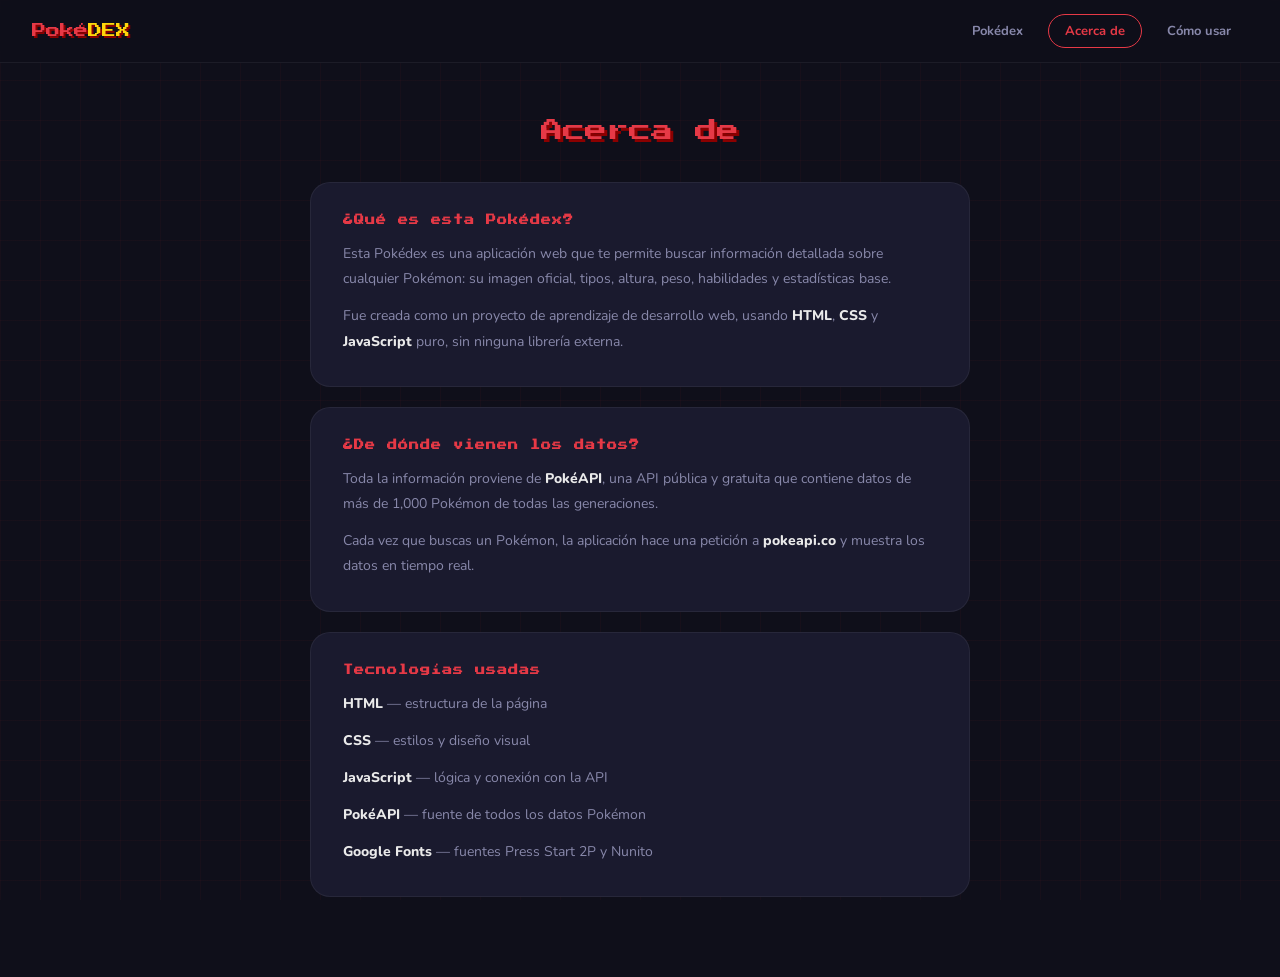
==== acerca.html @ 0fc27b45 "Subir archivos" ====
<!DOCTYPE html>
<html lang="es">
<head>
  <meta charset="UTF-8" />
  <meta name="viewport" content="width=device-width, initial-scale=1.0"/>
  <title>Acerca de — Pokédex</title>
  <link href="https://fonts.googleapis.com/css2?family=Press+Start+2P&family=Nunito:wght@400;600;800&display=swap" rel="stylesheet"/>
  <link rel="stylesheet" href="styles.css"/>
</head>
<body>

<nav class="navbar">
  <a href="index.html" class="navbar-logo">Poké<span>DEX</span></a>
  <div class="navbar-enlaces">
    <a href="index.html" class="navbar-enlace">Pokédex</a>
    <a href="acerca.html" class="navbar-enlace activo">Acerca de</a>
    <a href="como-usar.html" class="navbar-enlace">Cómo usar</a>
  </div>
</nav>

<div class="pagina-interior">

  <div class="pagina-titulo">Acerca de</div>

  <div class="tarjeta-contenido">
    <h2>¿Qué es esta Pokédex?</h2>
    <p>
      Esta Pokédex es una aplicación web que te permite buscar información detallada
      sobre cualquier Pokémon: su imagen oficial, tipos, altura, peso, habilidades
      y estadísticas base.
    </p>
    <p>
      Fue creada como un proyecto de aprendizaje de desarrollo web, usando
      <strong>HTML</strong>, <strong>CSS</strong> y <strong>JavaScript</strong> puro,
      sin ninguna librería externa.
    </p>
  </div>

  <div class="tarjeta-contenido">
    <h2>¿De dónde vienen los datos?</h2>
    <p>
      Toda la información proviene de <strong>PokéAPI</strong>, una API pública
      y gratuita que contiene datos de más de 1,000 Pokémon de todas las generaciones.
    </p>
    <p>
      Cada vez que buscas un Pokémon, la aplicación hace una petición a
      <strong>pokeapi.co</strong> y muestra los datos en tiempo real.
    </p>
  </div>

  <div class="tarjeta-contenido">
    <h2>Tecnologías usadas</h2>
    <p><strong>HTML</strong> — estructura de la página</p>
    <p><strong>CSS</strong> — estilos y diseño visual</p>
    <p><strong>JavaScript</strong> — lógica y conexión con la API</p>
    <p><strong>PokéAPI</strong> — fuente de todos los datos Pokémon</p>
    <p><strong>Google Fonts</strong> — fuentes Press Start 2P y Nunito</p>
  </div>

</div>

</body>
</html>
---- styles.css ----
:root {
  --fondo: #0f0f1a;
  --superficie: #1a1a2e;
  --superficie2: #16213e;
  --acento: #e63946;
  --acento2: #ffd60a;
  --texto: #eaeaea;
  --atenuado: #8888aa;
  --radio: 16px;
}

* { margin: 0; padding: 0; box-sizing: border-box; }

body {
  background: var(--fondo);
  color: var(--texto);
  font-family: 'Nunito', sans-serif;
  min-height: 100vh;
  overflow-x: hidden;
}

body::before {
  content: '';
  position: fixed;
  inset: 0;
  background-image:
    linear-gradient(rgba(230,57,70,0.04) 1px, transparent 1px),
    linear-gradient(90deg, rgba(230,57,70,0.04) 1px, transparent 1px);
  background-size: 40px 40px;
  pointer-events: none;
  z-index: 0;
}

.contenedor {
  max-width: 800px;
  margin: 0 auto;
  padding: 40px 20px;
  position: relative;
  z-index: 1;
}

/* Navbar  */
.navbar {
  position: fixed;
  top: 0;
  left: 0;
  right: 0;
  z-index: 100;
  background: rgba(15,15,26,0.85);
  backdrop-filter: blur(12px);
  border-bottom: 1px solid rgba(255,255,255,0.06);
  padding: 14px 32px;
  display: flex;
  align-items: center;
  justify-content: space-between;
}

.navbar-logo {
  font-family: 'Press Start 2P', monospace;
  font-size: 14px;
  color: var(--acento);
  text-shadow: 2px 2px 0 #8b0000;
  text-decoration: none;
}

.navbar-logo span { color: var(--acento2); }

.navbar-enlaces {
  display: flex;
  gap: 8px;
}

.navbar-enlace {
  color: var(--atenuado);
  text-decoration: none;
  font-size: 13px;
  font-weight: 700;
  padding: 7px 16px;
  border-radius: 99px;
  border: 1px solid transparent;
  transition: color 0.2s, border-color 0.2s;
}

.navbar-enlace:hover {
  color: var(--texto);
  border-color: rgba(255,255,255,0.1);
}

.navbar-enlace.activo {
  color: var(--acento);
  border-color: var(--acento);
}

/* Página interior (acerca, como usar)*/
.pagina-interior {
  max-width: 700px;
  margin: 0 auto;
  padding: 120px 20px 60px;
  position: relative;
  z-index: 1;
}

.pagina-titulo {
  font-family: 'Press Start 2P', monospace;
  font-size: clamp(14px, 3vw, 22px);
  color: var(--acento);
  text-shadow: 3px 3px 0 #8b0000;
  margin-bottom: 40px;
  text-align: center;
}

.tarjeta-contenido {
  background: var(--superficie);
  border-radius: 20px;
  border: 1px solid rgba(255,255,255,0.06);
  padding: 32px;
  margin-bottom: 20px;
}

.tarjeta-contenido h2 {
  font-family: 'Press Start 2P', monospace;
  font-size: 10px;
  color: var(--acento);
  letter-spacing: 1px;
  margin-bottom: 16px;
}

.tarjeta-contenido p {
  color: var(--atenuado);
  font-size: 14px;
  line-height: 1.8;
  margin-bottom: 12px;
}

.tarjeta-contenido p:last-child { margin-bottom: 0; }

.tarjeta-contenido p strong {
  color: var(--texto);
  font-weight: 800;
}

/* Pasos de como usar */
.lista-pasos {
  display: flex;
  flex-direction: column;
  gap: 16px;
}

.paso {
  display: flex;
  gap: 16px;
  align-items: flex-start;
}

.paso-numero {
  font-family: 'Press Start 2P', monospace;
  font-size: 11px;
  color: var(--acento2);
  background: rgba(255,214,10,0.1);
  border: 1px solid rgba(255,214,10,0.2);
  border-radius: 8px;
  padding: 8px 12px;
  flex-shrink: 0;
}

.paso-texto {
  color: var(--atenuado);
  font-size: 14px;
  line-height: 1.7;
  padding-top: 6px;
}

.paso-texto strong { color: var(--texto); }

/*  Encabezado  */
header {
  text-align: center;
  margin-bottom: 48px;
  animation: bajarFadeIn 0.6s ease both;
}

.logo {
  font-family: 'Press Start 2P', monospace;
  font-size: clamp(18px, 5vw, 32px);
  color: var(--acento);
  text-shadow: 4px 4px 0 #8b0000, 0 0 40px rgba(230,57,70,0.4);
  letter-spacing: 2px;
  display: inline-block;
  margin-bottom: 8px;
}

.logo span { color: var(--acento2); }

header p {
  color: var(--atenuado);
  font-size: 14px;
  margin-top: 8px;
}

/*  Buscador  */
.contenedor-busqueda {
  display: flex;
  gap: 12px;
  margin-bottom: 40px;
  animation: subirFadeIn 0.6s 0.2s ease both;
}

#entradaBusqueda {
  flex: 1;
  background: var(--superficie);
  border: 2px solid transparent;
  border-radius: var(--radio);
  padding: 14px 20px;
  color: var(--texto);
  font-family: 'Nunito', sans-serif;
  font-size: 16px;
  font-weight: 600;
  outline: none;
  transition: border-color 0.2s, box-shadow 0.2s;
}

#entradaBusqueda::placeholder { color: var(--atenuado); }

#entradaBusqueda:focus {
  border-color: var(--acento);
  box-shadow: 0 0 0 4px rgba(230,57,70,0.15);
}

#botonBuscar {
  background: var(--acento);
  color: white;
  border: none;
  border-radius: var(--radio);
  padding: 14px 28px;
  font-family: 'Nunito', sans-serif;
  font-size: 15px;
  font-weight: 800;
  cursor: pointer;
  transition: transform 0.15s, box-shadow 0.15s, background 0.15s;
  white-space: nowrap;
}

#botonBuscar:hover {
  background: #ff4d5a;
  transform: translateY(-2px);
  box-shadow: 0 6px 20px rgba(230,57,70,0.4);
}

#botonBuscar:active { transform: translateY(0); }

/*  Mensaje */
#mensaje {
  text-align: center;
  color: var(--atenuado);
  font-size: 14px;
  margin-bottom: 20px;
  min-height: 20px;
}

#mensaje.error { color: var(--acento); }

/*  Cargador  */
.cargador {
  display: none;
  justify-content: center;
  margin: 40px 0;
}

.cargador.activo { display: flex; }

.pelota-cargador {
  width: 14px;
  height: 14px;
  border-radius: 50%;
  background: var(--acento);
  margin: 0 6px;
  animation: rebotar 0.6s infinite alternate;
}

.pelota-cargador:nth-child(2) {
  animation-delay: 0.15s;
  background: var(--acento2);
}

.pelota-cargador:nth-child(3) { animation-delay: 0.3s; }

/* Tarjeta  */
#tarjeta {
  display: none;
  animation: tarjetaEntrar 0.5s cubic-bezier(0.34,1.56,0.64,1) both;
}

#tarjeta.visible { display: block; }

.tarjeta {
  background: var(--superficie);
  border-radius: 24px;
  overflow: hidden;
  border: 1px solid rgba(255,255,255,0.06);
  box-shadow: 0 20px 60px rgba(0,0,0,0.5);
}

.tarjeta-superior {
  position: relative;
  padding: 32px;
  display: flex;
  flex-direction: column;
  align-items: center;
  overflow: hidden;
}

.numero-pokemon {
  font-family: 'Press Start 2P', monospace;
  font-size: 11px;
  color: var(--atenuado);
  margin-bottom: 8px;
  z-index: 1;
}

.contenedor-imagen {
  position: relative;
  width: 180px;
  height: 180px;
  z-index: 1;
}

.contenedor-imagen::before {
  content: '';
  position: absolute;
  inset: 10%;
  border-radius: 50%;
  background: rgba(255,255,255,0.05);
  filter: blur(20px);
}

#imagenPokemon {
  width: 100%;
  height: 100%;
  object-fit: contain;
  filter: drop-shadow(0 8px 20px rgba(0,0,0,0.4));
  transition: transform 0.3s;
}

#imagenPokemon:hover { transform: scale(1.08) rotate(-3deg); }

#nombrePokemon {
  font-family: 'Press Start 2P', monospace;
  font-size: clamp(14px, 3vw, 22px);
  text-transform: capitalize;
  margin-top: 16px;
  z-index: 1;
  text-align: center;
}

.tipos {
  display: flex;
  gap: 8px;
  margin-top: 12px;
  z-index: 1;
}

.etiqueta-tipo {
  padding: 5px 14px;
  border-radius: 99px;
  font-size: 12px;
  font-weight: 800;
  text-transform: capitalize;
  color: #fff;
  letter-spacing: 0.5px;
  text-shadow: 0 1px 3px rgba(0,0,0,0.4);
}

/*  Parte inferior */
.tarjeta-inferior {
  padding: 24px 32px 32px;
  background: var(--superficie2);
  display: grid;
  grid-template-columns: 1fr 1fr;
  gap: 24px;
}

.titulo-seccion {
  font-family: 'Press Start 2P', monospace;
  font-size: 9px;
  color: var(--acento);
  letter-spacing: 1px;
  margin-bottom: 14px;
  text-transform: uppercase;
}

/* Info */
.cuadricula-info {
  display: grid;
  grid-template-columns: 1fr 1fr;
  gap: 10px;
}

.elemento-info {
  background: rgba(255,255,255,0.04);
  border-radius: 10px;
  padding: 10px 12px;
}

.habilidades-completo { grid-column: span 2; }

.etiqueta-info {
  font-size: 10px;
  color: var(--atenuado);
  text-transform: uppercase;
  letter-spacing: 0.5px;
  margin-bottom: 3px;
}

.valor-info {
  font-size: 15px;
  font-weight: 800;
  text-transform: capitalize;
}

/*  Habilidades  */
.lista-habilidades {
  display: flex;
  flex-wrap: wrap;
  gap: 8px;
  margin-top: 6px;
}

.etiqueta-habilidad {
  background: rgba(255,255,255,0.06);
  border: 1px solid rgba(255,255,255,0.1);
  border-radius: 8px;
  padding: 6px 12px;
  font-size: 13px;
  font-weight: 600;
  text-transform: capitalize;
  transition: background 0.2s;
}

.etiqueta-habilidad:hover { background: rgba(255,255,255,0.1); }

.etiqueta-habilidad.oculta {
  border-color: var(--acento);
  color: var(--acento);
}

/*  Estadísticas  */
.lista-estadisticas {
  display: flex;
  flex-direction: column;
  gap: 4px;
}

.fila-estadistica {
  display: flex;
  justify-content: space-between;
  padding: 6px 0;
  border-bottom: 1px solid rgba(255,255,255,0.04);
}

.fila-estadistica:last-child { border-bottom: none; }

.nombre-estadistica {
  font-size: 11px;
  color: var(--atenuado);
  text-transform: capitalize;
  font-weight: 600;
}

.valor-estadistica {
  font-size: 12px;
  font-weight: 800;
  color: var(--texto);
}

/*  Sugerencias  */
.sugerencias {
  text-align: center;
  margin-top: 60px;
  animation: subirFadeIn 0.6s 0.4s ease both;
}

.sugerencias p {
  color: var(--atenuado);
  font-size: 13px;
  margin-bottom: 12px;
}

.contenedor-sugerencias {
  display: flex;
  flex-wrap: wrap;
  gap: 8px;
  justify-content: center;
}

.boton-sugerencia {
  background: var(--superficie);
  border: 1px solid rgba(255,255,255,0.08);
  border-radius: 99px;
  padding: 6px 16px;
  color: var(--texto);
  font-family: 'Nunito', sans-serif;
  font-size: 13px;
  font-weight: 600;
  cursor: pointer;
  text-transform: capitalize;
  transition: background 0.2s, border-color 0.2s;
}

.boton-sugerencia:hover {
  background: var(--superficie2);
  border-color: var(--acento);
}

/*  Responsive  */
@media (max-width: 500px) {
  .tarjeta-inferior { grid-template-columns: 1fr; }
  .tarjeta-superior { padding: 24px 16px; }
}

/*  Animaciones  */
@keyframes bajarFadeIn {
  from { opacity: 0; transform: translateY(-20px); }
  to   { opacity: 1; transform: translateY(0); }
}

@keyframes subirFadeIn {
  from { opacity: 0; transform: translateY(20px); }
  to   { opacity: 1; transform: translateY(0); }
}

@keyframes tarjetaEntrar {
  from { opacity: 0; transform: scale(0.92) translateY(20px); }
  to   { opacity: 1; transform: scale(1) translateY(0); }
}

@keyframes rebotar {
  from { transform: translateY(0); opacity: 0.5; }
  to   { transform: translateY(-14px); opacity: 1; }
}
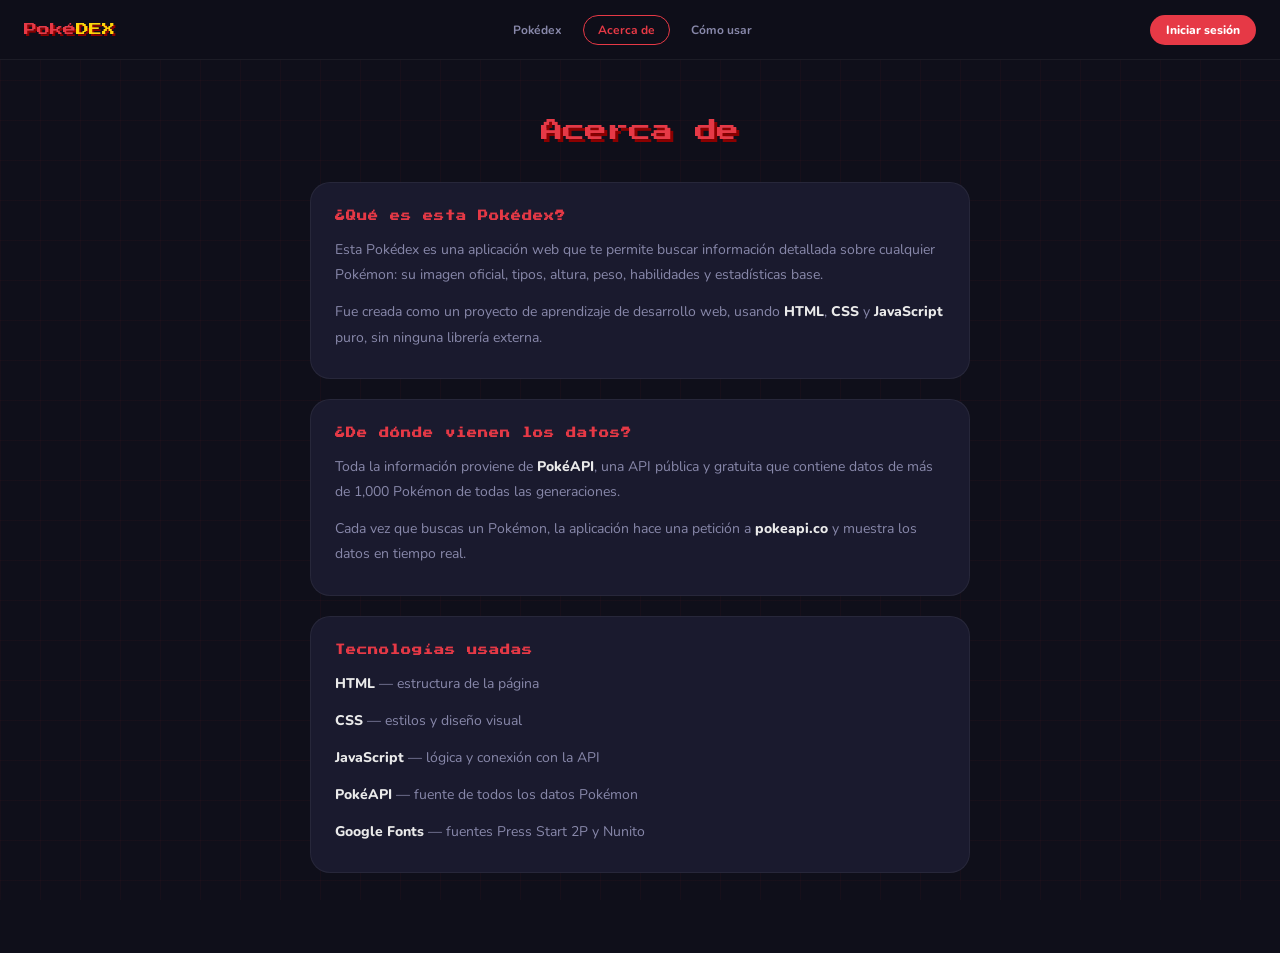
==== commit f8cc19b7: "SolucionResponsivo" ====
--- a/acerca.html
+++ b/acerca.html
@@ -9,6 +9,8 @@
 </head>
 <body>
 
+<div id="overlay" onclick="cerrarTodo()"></div>
+
 <nav class="navbar">
   <a href="index.html" class="navbar-logo">Poké<span>DEX</span></a>
   <div class="navbar-enlaces">
@@ -16,7 +18,74 @@
     <a href="acerca.html" class="navbar-enlace activo">Acerca de</a>
     <a href="como-usar.html" class="navbar-enlace">Cómo usar</a>
   </div>
+  <div class="navbar-auth">
+    <span id="userInfo" style="display:none;"></span>
+    <button id="btnPanel" style="display:none;" onclick="abrirPanel()">☰ Mi colección</button>
+    <button id="btnAuth" onclick="abrirModalAuth()">Iniciar sesión</button>
+  </div>
+  <button class="navbar-hamburger" id="btnHamburger" onclick="toggleDrawer()" aria-label="Menú">☰</button>
 </nav>
+
+<div class="navbar-drawer" id="navDrawer">
+  <a href="index.html" class="navbar-enlace" onclick="cerrarDrawer()">Pokédex</a>
+  <a href="acerca.html" class="navbar-enlace activo" onclick="cerrarDrawer()">Acerca de</a>
+  <a href="como-usar.html" class="navbar-enlace" onclick="cerrarDrawer()">Cómo usar</a>
+</div>
+
+<!-- Panel lateral -->
+<div id="panelLateral">
+  <div class="panel-header">
+    <span class="panel-titulo">Mi Colección</span>
+    <button class="panel-cerrar" onclick="cerrarPanel()">✕</button>
+  </div>
+  <div class="panel-tabs">
+    <button class="tab-panel activo" data-tab="favoritos" onclick="cambiarTabPanel('favoritos')">♥ Favoritos</button>
+    <button class="tab-panel" data-tab="historial" onclick="cambiarTabPanel('historial')">🕐 Recientes</button>
+    <button class="tab-panel" data-tab="equipos" onclick="cambiarTabPanel('equipos')">⚔ Equipos</button>
+  </div>
+  <div id="contenidoPanel"></div>
+</div>
+
+<!-- Modal auth -->
+<div id="modalAuth">
+  <div class="modal-caja">
+    <button class="modal-cerrar" onclick="cerrarModalAuth()">✕</button>
+    <div class="modal-logo">Poké<span>DEX</span></div>
+    <div class="tabs-auth">
+      <button class="tab-auth activo" data-tab="login" onclick="mostrarTabAuth('login')">Iniciar sesión</button>
+      <button class="tab-auth" data-tab="register" onclick="mostrarTabAuth('register')">Registrarse</button>
+    </div>
+    <p id="errorAuth" class="auth-error"></p>
+    <div id="formLogin">
+      <div class="campo-auth">
+        <label>Email</label>
+        <input type="email" id="loginEmail" placeholder="trainer@poke.com" autocomplete="email"/>
+      </div>
+      <div class="campo-auth">
+        <label>Contraseña</label>
+        <input type="password" id="loginPass" placeholder="••••••••" autocomplete="current-password"
+               onkeydown="if(event.key==='Enter') handleLogin()"/>
+      </div>
+      <button class="btn-auth-submit" onclick="handleLogin()">Entrar</button>
+    </div>
+    <div id="formRegister" style="display:none;">
+      <div class="campo-auth">
+        <label>Nombre</label>
+        <input type="text" id="regNombre" placeholder="Ash Ketchum" autocomplete="name"/>
+      </div>
+      <div class="campo-auth">
+        <label>Email</label>
+        <input type="email" id="regEmail" placeholder="ash@poke.com" autocomplete="email"/>
+      </div>
+      <div class="campo-auth">
+        <label>Contraseña</label>
+        <input type="password" id="regPass" placeholder="••••••••" autocomplete="new-password"
+               onkeydown="if(event.key==='Enter') handleRegister()"/>
+      </div>
+      <button class="btn-auth-submit" onclick="handleRegister()">Crear cuenta</button>
+    </div>
+  </div>
+</div>
 
 <div class="pagina-interior">
 
@@ -59,5 +128,15 @@
 
 </div>
 
+<script src="app.js"></script>
+<script>
+  function toggleDrawer() {
+    document.getElementById('navDrawer').classList.toggle('abierto');
+  }
+  function cerrarDrawer() {
+    document.getElementById('navDrawer').classList.remove('abierto');
+  }
+  function cerrarTodo() { cerrarDrawer(); cerrarPanel(); }
+</script>
 </body>
 </html>
--- a/styles.css
+++ b/styles.css
@@ -7,6 +7,7 @@
   --texto: #eaeaea;
   --atenuado: #8888aa;
   --radio: 16px;
+  --navbar-h: 60px;
 }
 
 * { margin: 0; padding: 0; box-sizing: border-box; }
@@ -34,89 +35,646 @@
 .contenedor {
   max-width: 800px;
   margin: 0 auto;
-  padding: 40px 20px;
+  padding: calc(var(--navbar-h) + 40px) 20px 40px;
   position: relative;
   z-index: 1;
 }
 
-/* Navbar  */
+/* ═══ NAVBAR ═════════════════════════════════════════════════ */
 .navbar {
   position: fixed;
-  top: 0;
-  left: 0;
-  right: 0;
+  top: 0; left: 0; right: 0;
   z-index: 100;
-  background: rgba(15,15,26,0.85);
+  background: rgba(15,15,26,0.96);
   backdrop-filter: blur(12px);
+  -webkit-backdrop-filter: blur(12px);
   border-bottom: 1px solid rgba(255,255,255,0.06);
-  padding: 14px 32px;
+  padding: 0 24px;
+  height: var(--navbar-h);
   display: flex;
   align-items: center;
   justify-content: space-between;
+  gap: 12px;
 }
 
 .navbar-logo {
   font-family: 'Press Start 2P', monospace;
-  font-size: 14px;
+  font-size: 13px;
   color: var(--acento);
   text-shadow: 2px 2px 0 #8b0000;
   text-decoration: none;
-}
-
+  flex-shrink: 0;
+}
 .navbar-logo span { color: var(--acento2); }
 
 .navbar-enlaces {
   display: flex;
-  gap: 8px;
+  gap: 6px;
+  flex: 1;
+  justify-content: center;
 }
 
 .navbar-enlace {
   color: var(--atenuado);
   text-decoration: none;
-  font-size: 13px;
+  font-size: 12px;
   font-weight: 700;
-  padding: 7px 16px;
+  padding: 6px 14px;
   border-radius: 99px;
   border: 1px solid transparent;
   transition: color 0.2s, border-color 0.2s;
-}
-
-.navbar-enlace:hover {
+  white-space: nowrap;
+}
+.navbar-enlace:hover { color: var(--texto); border-color: rgba(255,255,255,0.1); }
+.navbar-enlace.activo { color: var(--acento); border-color: var(--acento); }
+
+.navbar-auth {
+  display: flex;
+  align-items: center;
+  gap: 10px;
+  flex-shrink: 0;
+}
+
+#userInfo {
+  font-size: 12px;
+  font-weight: 700;
+  color: var(--acento2);
+  max-width: 120px;
+  overflow: hidden;
+  text-overflow: ellipsis;
+  white-space: nowrap;
+}
+
+#btnAuth {
+  background: var(--acento);
+  color: #fff;
+  border: none;
+  border-radius: 99px;
+  padding: 7px 16px;
+  font-family: 'Nunito', sans-serif;
+  font-size: 12px;
+  font-weight: 800;
+  cursor: pointer;
+  transition: background 0.2s, transform 0.15s;
+  white-space: nowrap;
+}
+#btnAuth:hover { background: #ff4d5a; transform: translateY(-1px); }
+
+#btnPanel {
+  background: rgba(255,255,255,0.06);
   color: var(--texto);
-  border-color: rgba(255,255,255,0.1);
-}
-
-.navbar-enlace.activo {
+  border: 1px solid rgba(255,255,255,0.12);
+  border-radius: 99px;
+  padding: 7px 14px;
+  font-family: 'Nunito', sans-serif;
+  font-size: 12px;
+  font-weight: 700;
+  cursor: pointer;
+  transition: background 0.2s;
+  display: flex;
+  align-items: center;
+  gap: 6px;
+  white-space: nowrap;
+}
+#btnPanel:hover { background: rgba(255,255,255,0.1); }
+
+/* ── Hamburger button (mobile only) ── */
+.navbar-hamburger {
+  display: none;
+  background: none;
+  border: 1px solid rgba(255,255,255,0.12);
+  border-radius: 8px;
+  color: var(--texto);
+  font-size: 20px;
+  width: 38px;
+  height: 38px;
+  cursor: pointer;
+  align-items: center;
+  justify-content: center;
+  flex-shrink: 0;
+  transition: background 0.2s;
+}
+.navbar-hamburger:hover { background: rgba(255,255,255,0.08); }
+
+/* ── Mobile nav drawer ── */
+.navbar-drawer {
+  display: none;
+  position: fixed;
+  top: var(--navbar-h);
+  left: 0; right: 0;
+  background: rgba(15,15,26,0.98);
+  backdrop-filter: blur(12px);
+  -webkit-backdrop-filter: blur(12px);
+  border-bottom: 1px solid rgba(255,255,255,0.08);
+  z-index: 300;  /* must be above overlay (200) */
+  padding: 12px 20px 16px;
+  flex-direction: column;
+  gap: 6px;
+  animation: drawerDown 0.22s ease both;
+}
+.navbar-drawer.abierto { display: flex; }
+.navbar-drawer .navbar-enlace {
+  font-size: 14px;
+  padding: 10px 16px;
+  border-radius: 10px;
+  display: block;
+  text-align: center;
+}
+
+@keyframes drawerDown {
+  from { opacity: 0; transform: translateY(-8px); }
+  to   { opacity: 1; transform: translateY(0); }
+}
+
+/* ═══ OVERLAY ════════════════════════════════════════════════ */
+#overlay {
+  display: none;
+  position: fixed;
+  inset: 0;
+  background: rgba(0,0,0,0.6);
+  z-index: 200;
+  backdrop-filter: blur(2px);
+}
+#overlay.activo { display: block; }
+
+/* ═══ PANEL LATERAL ══════════════════════════════════════════ */
+#panelLateral {
+  position: fixed;
+  top: 0; right: -380px;
+  width: 360px;
+  height: 100vh;
+  height: 100dvh;
+  background: var(--superficie);
+  border-left: 1px solid rgba(255,255,255,0.08);
+  z-index: 300;
+  display: flex;
+  flex-direction: column;
+  transition: right 0.3s cubic-bezier(0.4,0,0.2,1);
+  overflow: hidden;
+}
+#panelLateral.activo { right: 0; }
+
+.panel-header {
+  display: flex;
+  align-items: center;
+  justify-content: space-between;
+  padding: 20px 20px 16px;
+  border-bottom: 1px solid rgba(255,255,255,0.06);
+  flex-shrink: 0;
+}
+.panel-titulo {
+  font-family: 'Press Start 2P', monospace;
+  font-size: 11px;
+  color: var(--acento);
+}
+.panel-cerrar {
+  background: none;
+  border: none;
+  color: var(--atenuado);
+  font-size: 18px;
+  cursor: pointer;
+  padding: 4px 8px;
+  border-radius: 8px;
+  transition: color 0.2s, background 0.2s;
+  min-width: 40px; min-height: 40px;
+  display: flex; align-items: center; justify-content: center;
+}
+.panel-cerrar:hover { color: var(--texto); background: rgba(255,255,255,0.06); }
+
+.panel-tabs {
+  display: flex;
+  padding: 12px 12px 0;
+  gap: 4px;
+  flex-shrink: 0;
+}
+.tab-panel {
+  flex: 1;
+  background: none;
+  border: 1px solid rgba(255,255,255,0.08);
+  border-radius: 10px 10px 0 0;
+  color: var(--atenuado);
+  font-family: 'Nunito', sans-serif;
+  font-size: 11px;
+  font-weight: 700;
+  padding: 8px 4px;
+  cursor: pointer;
+  transition: color 0.2s, background 0.2s, border-color 0.2s;
+}
+.tab-panel:hover { color: var(--texto); background: rgba(255,255,255,0.04); }
+.tab-panel.activo {
   color: var(--acento);
   border-color: var(--acento);
-}
-
-/* Página interior (acerca, como usar)*/
+  background: rgba(230,57,70,0.08);
+}
+
+#contenidoPanel {
+  flex: 1;
+  overflow-y: auto;
+  -webkit-overflow-scrolling: touch;
+  padding: 12px;
+}
+#contenidoPanel::-webkit-scrollbar { width: 4px; }
+#contenidoPanel::-webkit-scrollbar-track { background: transparent; }
+#contenidoPanel::-webkit-scrollbar-thumb { background: rgba(255,255,255,0.1); border-radius: 4px; }
+
+.panel-cargando, .panel-vacio, .panel-error {
+  text-align: center;
+  color: var(--atenuado);
+  font-size: 13px;
+  line-height: 1.7;
+  padding: 32px 16px;
+}
+.panel-error { color: var(--acento); }
+
+/* Items del panel */
+.panel-item {
+  display: flex;
+  align-items: center;
+  gap: 10px;
+  padding: 10px 12px;
+  border-radius: 12px;
+  margin-bottom: 6px;
+  background: rgba(255,255,255,0.03);
+  border: 1px solid rgba(255,255,255,0.06);
+  cursor: pointer;
+  transition: background 0.2s, border-color 0.2s;
+}
+.panel-item:hover { background: rgba(255,255,255,0.07); border-color: rgba(255,255,255,0.12); }
+
+.panel-item-img {
+  width: 44px;
+  height: 44px;
+  object-fit: contain;
+  flex-shrink: 0;
+}
+.panel-item-info {
+  flex: 1;
+  min-width: 0;
+}
+.panel-item-nombre {
+  display: block;
+  font-weight: 800;
+  font-size: 14px;
+  text-transform: capitalize;
+  white-space: nowrap;
+  overflow: hidden;
+  text-overflow: ellipsis;
+}
+.panel-item-id {
+  display: block;
+  font-size: 11px;
+  color: var(--atenuado);
+  margin-top: 2px;
+}
+.panel-item-del {
+  background: none;
+  border: none;
+  color: var(--atenuado);
+  font-size: 13px;
+  cursor: pointer;
+  padding: 6px 8px;
+  border-radius: 6px;
+  flex-shrink: 0;
+  min-width: 36px; min-height: 36px;
+  display: flex; align-items: center; justify-content: center;
+  transition: color 0.2s, background 0.2s;
+}
+.panel-item-del:hover { color: var(--acento); background: rgba(230,57,70,0.1); }
+
+.panel-historial-header {
+  display: flex;
+  justify-content: space-between;
+  align-items: center;
+  padding: 4px 4px 10px;
+  font-size: 12px;
+  color: var(--atenuado);
+}
+.btn-limpiar {
+  background: none;
+  border: 1px solid rgba(230,57,70,0.3);
+  border-radius: 8px;
+  color: var(--acento);
+  font-family: 'Nunito', sans-serif;
+  font-size: 11px;
+  font-weight: 700;
+  padding: 4px 10px;
+  cursor: pointer;
+  transition: background 0.2s;
+}
+.btn-limpiar:hover { background: rgba(230,57,70,0.1); }
+
+.panel-equipo-header { padding: 0 4px 12px; }
+.btn-nuevo-equipo {
+  width: 100%;
+  background: rgba(255,214,10,0.08);
+  border: 1px dashed rgba(255,214,10,0.3);
+  border-radius: 12px;
+  color: var(--acento2);
+  font-family: 'Nunito', sans-serif;
+  font-size: 13px;
+  font-weight: 800;
+  padding: 10px;
+  cursor: pointer;
+  transition: background 0.2s;
+}
+.btn-nuevo-equipo:hover { background: rgba(255,214,10,0.14); }
+
+.panel-equipo {
+  background: rgba(255,255,255,0.03);
+  border: 1px solid rgba(255,255,255,0.07);
+  border-radius: 14px;
+  padding: 12px 14px;
+  margin-bottom: 10px;
+}
+.panel-equipo-titulo {
+  display: flex;
+  justify-content: space-between;
+  align-items: center;
+  font-size: 13px;
+  font-weight: 800;
+  margin-bottom: 10px;
+}
+.panel-equipo-titulo small {
+  font-size: 10px;
+  color: var(--atenuado);
+  font-weight: 600;
+}
+.equipo-acciones { display: flex; gap: 6px; }
+.btn-eq-add {
+  background: rgba(82,183,136,0.15);
+  border: 1px solid rgba(82,183,136,0.3);
+  color: #52B788;
+  border-radius: 8px;
+  font-family: 'Nunito', sans-serif;
+  font-size: 13px;
+  font-weight: 800;
+  padding: 3px 9px;
+  cursor: pointer;
+  transition: background 0.2s;
+}
+.btn-eq-add:hover { background: rgba(82,183,136,0.25); }
+.btn-eq-del {
+  background: none;
+  border: 1px solid rgba(230,57,70,0.25);
+  color: var(--acento);
+  border-radius: 8px;
+  font-size: 11px;
+  padding: 3px 8px;
+  cursor: pointer;
+  transition: background 0.2s;
+}
+.btn-eq-del:hover { background: rgba(230,57,70,0.1); }
+
+.equipo-miembros {
+  display: flex;
+  gap: 6px;
+  flex-wrap: wrap;
+}
+.equipo-vacio { font-size: 11px; color: var(--atenuado); }
+.miembro {
+  position: relative;
+  width: 44px;
+  height: 44px;
+  border-radius: 10px;
+  background: rgba(255,255,255,0.05);
+  border: 1px solid rgba(255,255,255,0.08);
+  overflow: visible;
+}
+.miembro img { width: 100%; height: 100%; object-fit: contain; border-radius: 10px; }
+.miembro-del {
+  position: absolute;
+  top: -5px; right: -5px;
+  width: 18px; height: 18px;
+  border-radius: 50%;
+  background: var(--acento);
+  border: none;
+  color: #fff;
+  font-size: 8px;
+  cursor: pointer;
+  display: flex;
+  align-items: center;
+  justify-content: center;
+  opacity: 0;
+  transition: opacity 0.2s;
+  line-height: 1;
+}
+.miembro:hover .miembro-del { opacity: 1; }
+/* touch: always show delete on mobile */
+@media (hover: none) {
+  .miembro-del { opacity: 1; }
+}
+
+/* ═══ MODAL AUTH ═════════════════════════════════════════════ */
+#modalAuth {
+  display: none;
+  position: fixed;
+  inset: 0;
+  background: rgba(0,0,0,0.7);
+  z-index: 400;
+  align-items: center;
+  justify-content: center;
+  backdrop-filter: blur(4px);
+  padding: 16px;
+}
+#modalAuth.activo { display: flex; }
+
+.modal-caja {
+  background: var(--superficie);
+  border: 1px solid rgba(255,255,255,0.1);
+  border-radius: 24px;
+  padding: 36px 32px;
+  width: 100%;
+  max-width: 380px;
+  position: relative;
+  animation: modalEntrar 0.3s cubic-bezier(0.34,1.56,0.64,1) both;
+  max-height: 90dvh;
+  overflow-y: auto;
+}
+
+@keyframes modalEntrar {
+  from { opacity: 0; transform: scale(0.9) translateY(20px); }
+  to   { opacity: 1; transform: scale(1) translateY(0); }
+}
+
+.modal-cerrar {
+  position: absolute;
+  top: 16px; right: 16px;
+  background: rgba(255,255,255,0.06);
+  border: none;
+  color: var(--atenuado);
+  font-size: 16px;
+  width: 36px; height: 36px;
+  border-radius: 50%;
+  cursor: pointer;
+  transition: background 0.2s, color 0.2s;
+  display: flex; align-items: center; justify-content: center;
+}
+.modal-cerrar:hover { background: rgba(255,255,255,0.1); color: var(--texto); }
+
+.modal-logo {
+  font-family: 'Press Start 2P', monospace;
+  font-size: 16px;
+  color: var(--acento);
+  text-shadow: 3px 3px 0 #8b0000;
+  text-align: center;
+  margin-bottom: 24px;
+}
+.modal-logo span { color: var(--acento2); }
+
+.tabs-auth {
+  display: flex;
+  gap: 4px;
+  margin-bottom: 20px;
+  background: rgba(255,255,255,0.04);
+  border-radius: 12px;
+  padding: 4px;
+}
+.tab-auth {
+  flex: 1;
+  background: none;
+  border: none;
+  color: var(--atenuado);
+  font-family: 'Nunito', sans-serif;
+  font-size: 13px;
+  font-weight: 700;
+  padding: 8px;
+  border-radius: 9px;
+  cursor: pointer;
+  transition: all 0.2s;
+}
+.tab-auth.activo { background: var(--acento); color: #fff; }
+
+.auth-error {
+  color: var(--acento);
+  font-size: 12px;
+  text-align: center;
+  margin-bottom: 12px;
+  min-height: 16px;
+}
+
+.campo-auth { margin-bottom: 14px; }
+.campo-auth label {
+  display: block;
+  font-size: 11px;
+  font-weight: 700;
+  color: var(--atenuado);
+  text-transform: uppercase;
+  letter-spacing: 0.5px;
+  margin-bottom: 6px;
+}
+.campo-auth input {
+  width: 100%;
+  background: rgba(255,255,255,0.05);
+  border: 1px solid rgba(255,255,255,0.1);
+  border-radius: 10px;
+  padding: 12px 14px;
+  color: var(--texto);
+  font-family: 'Nunito', sans-serif;
+  font-size: 16px; /* 16px prevents iOS zoom */
+  font-weight: 600;
+  outline: none;
+  transition: border-color 0.2s, box-shadow 0.2s;
+  -webkit-appearance: none;
+}
+.campo-auth input:focus {
+  border-color: var(--acento);
+  box-shadow: 0 0 0 3px rgba(230,57,70,0.15);
+}
+.campo-auth input::placeholder { color: rgba(136,136,170,0.5); }
+
+.btn-auth-submit {
+  width: 100%;
+  background: var(--acento);
+  color: #fff;
+  border: none;
+  border-radius: 12px;
+  padding: 14px;
+  font-family: 'Nunito', sans-serif;
+  font-size: 15px;
+  font-weight: 800;
+  cursor: pointer;
+  margin-top: 6px;
+  transition: background 0.2s, transform 0.15s;
+  min-height: 48px;
+}
+.btn-auth-submit:hover { background: #ff4d5a; transform: translateY(-1px); }
+.btn-auth-submit:active { transform: translateY(0); }
+
+/* ═══ BOTONES DE ACCIÓN EN TARJETA ═══════════════════════════ */
+.botones-accion {
+  padding: 16px 24px 20px;
+  display: flex;
+  gap: 10px;
+  background: var(--superficie2);
+  border-top: 1px solid rgba(255,255,255,0.05);
+  flex-wrap: wrap;
+}
+
+.btn-accion {
+  flex: 1;
+  min-width: 120px;
+  border: none;
+  border-radius: 12px;
+  padding: 12px 14px;
+  font-family: 'Nunito', sans-serif;
+  font-size: 13px;
+  font-weight: 800;
+  cursor: pointer;
+  transition: transform 0.15s, box-shadow 0.15s, background 0.2s;
+  min-height: 44px;
+}
+.btn-accion:hover { transform: translateY(-2px); }
+.btn-accion:active { transform: translateY(0); }
+
+.btn-fav {
+  background: rgba(230,57,70,0.12);
+  border: 1px solid rgba(230,57,70,0.25);
+  color: var(--acento);
+}
+.btn-fav:hover { background: rgba(230,57,70,0.2); box-shadow: 0 4px 16px rgba(230,57,70,0.2); }
+.btn-fav.activo { background: var(--acento); color: #fff; border-color: var(--acento); }
+.btn-fav.activo:hover { background: #ff4d5a; }
+
+.btn-equipo {
+  background: rgba(255,214,10,0.1);
+  border: 1px solid rgba(255,214,10,0.25);
+  color: var(--acento2);
+}
+.btn-equipo:hover { background: rgba(255,214,10,0.18); box-shadow: 0 4px 16px rgba(255,214,10,0.15); }
+
+.btn-login-hint {
+  flex: unset;
+  width: 100%;
+  background: rgba(255,255,255,0.04);
+  border: 1px dashed rgba(255,255,255,0.15);
+  color: var(--atenuado);
+  font-size: 12px;
+}
+.btn-login-hint:hover { background: rgba(255,255,255,0.08); color: var(--texto); }
+
+/* ═══ PÁGINA INTERIOR ════════════════════════════════════════ */
 .pagina-interior {
   max-width: 700px;
   margin: 0 auto;
-  padding: 120px 20px 60px;
+  padding: calc(var(--navbar-h) + 60px) 20px 60px;
   position: relative;
   z-index: 1;
 }
-
 .pagina-titulo {
   font-family: 'Press Start 2P', monospace;
-  font-size: clamp(14px, 3vw, 22px);
+  font-size: clamp(13px, 3vw, 22px);
   color: var(--acento);
   text-shadow: 3px 3px 0 #8b0000;
   margin-bottom: 40px;
   text-align: center;
 }
-
 .tarjeta-contenido {
   background: var(--superficie);
   border-radius: 20px;
   border: 1px solid rgba(255,255,255,0.06);
-  padding: 32px;
+  padding: 28px 24px;
   margin-bottom: 20px;
 }
-
 .tarjeta-contenido h2 {
   font-family: 'Press Start 2P', monospace;
   font-size: 10px;
@@ -124,34 +682,17 @@
   letter-spacing: 1px;
   margin-bottom: 16px;
 }
-
 .tarjeta-contenido p {
   color: var(--atenuado);
   font-size: 14px;
   line-height: 1.8;
   margin-bottom: 12px;
 }
-
 .tarjeta-contenido p:last-child { margin-bottom: 0; }
-
-.tarjeta-contenido p strong {
-  color: var(--texto);
-  font-weight: 800;
-}
-
-/* Pasos de como usar */
-.lista-pasos {
-  display: flex;
-  flex-direction: column;
-  gap: 16px;
-}
-
-.paso {
-  display: flex;
-  gap: 16px;
-  align-items: flex-start;
-}
-
+.tarjeta-contenido p strong { color: var(--texto); font-weight: 800; }
+
+.lista-pasos { display: flex; flex-direction: column; gap: 16px; }
+.paso { display: flex; gap: 16px; align-items: flex-start; }
 .paso-numero {
   font-family: 'Press Start 2P', monospace;
   font-size: 11px;
@@ -162,23 +703,15 @@
   padding: 8px 12px;
   flex-shrink: 0;
 }
-
-.paso-texto {
-  color: var(--atenuado);
-  font-size: 14px;
-  line-height: 1.7;
-  padding-top: 6px;
-}
-
+.paso-texto { color: var(--atenuado); font-size: 14px; line-height: 1.7; padding-top: 6px; }
 .paso-texto strong { color: var(--texto); }
 
-/*  Encabezado  */
+/* ═══ ENCABEZADO PRINCIPAL ═══════════════════════════════════ */
 header {
   text-align: center;
   margin-bottom: 48px;
   animation: bajarFadeIn 0.6s ease both;
 }
-
 .logo {
   font-family: 'Press Start 2P', monospace;
   font-size: clamp(18px, 5vw, 32px);
@@ -188,25 +721,19 @@
   display: inline-block;
   margin-bottom: 8px;
 }
-
 .logo span { color: var(--acento2); }
-
-header p {
-  color: var(--atenuado);
-  font-size: 14px;
-  margin-top: 8px;
-}
-
-/*  Buscador  */
+header p { color: var(--atenuado); font-size: 14px; margin-top: 8px; }
+
+/* ═══ BUSCADOR ════════════════════════════════════════════════ */
 .contenedor-busqueda {
   display: flex;
   gap: 12px;
   margin-bottom: 40px;
   animation: subirFadeIn 0.6s 0.2s ease both;
 }
-
 #entradaBusqueda {
   flex: 1;
+  min-width: 0;
   background: var(--superficie);
   border: 2px solid transparent;
   border-radius: var(--radio);
@@ -217,15 +744,13 @@
   font-weight: 600;
   outline: none;
   transition: border-color 0.2s, box-shadow 0.2s;
-}
-
+  -webkit-appearance: none;
+}
 #entradaBusqueda::placeholder { color: var(--atenuado); }
-
 #entradaBusqueda:focus {
   border-color: var(--acento);
   box-shadow: 0 0 0 4px rgba(230,57,70,0.15);
 }
-
 #botonBuscar {
   background: var(--acento);
   color: white;
@@ -238,17 +763,16 @@
   cursor: pointer;
   transition: transform 0.15s, box-shadow 0.15s, background 0.15s;
   white-space: nowrap;
-}
-
+  min-height: 48px;
+}
 #botonBuscar:hover {
   background: #ff4d5a;
   transform: translateY(-2px);
   box-shadow: 0 6px 20px rgba(230,57,70,0.4);
 }
-
 #botonBuscar:active { transform: translateY(0); }
 
-/*  Mensaje */
+/* ═══ MENSAJE ════════════════════════════════════════════════ */
 #mensaje {
   text-align: center;
   color: var(--atenuado);
@@ -256,40 +780,23 @@
   margin-bottom: 20px;
   min-height: 20px;
 }
-
 #mensaje.error { color: var(--acento); }
 
-/*  Cargador  */
-.cargador {
-  display: none;
-  justify-content: center;
-  margin: 40px 0;
-}
-
+/* ═══ CARGADOR ════════════════════════════════════════════════ */
+.cargador { display: none; justify-content: center; margin: 40px 0; }
 .cargador.activo { display: flex; }
-
 .pelota-cargador {
-  width: 14px;
-  height: 14px;
+  width: 14px; height: 14px;
   border-radius: 50%;
   background: var(--acento);
   margin: 0 6px;
   animation: rebotar 0.6s infinite alternate;
 }
-
-.pelota-cargador:nth-child(2) {
-  animation-delay: 0.15s;
-  background: var(--acento2);
-}
-
+.pelota-cargador:nth-child(2) { animation-delay: 0.15s; background: var(--acento2); }
 .pelota-cargador:nth-child(3) { animation-delay: 0.3s; }
 
-/* Tarjeta  */
-#tarjeta {
-  display: none;
-  animation: tarjetaEntrar 0.5s cubic-bezier(0.34,1.56,0.64,1) both;
-}
-
+/* ═══ TARJETA POKÉMON ════════════════════════════════════════ */
+#tarjeta { display: none; animation: tarjetaEntrar 0.5s cubic-bezier(0.34,1.56,0.64,1) both; }
 #tarjeta.visible { display: block; }
 
 .tarjeta {
@@ -299,7 +806,6 @@
   border: 1px solid rgba(255,255,255,0.06);
   box-shadow: 0 20px 60px rgba(0,0,0,0.5);
 }
-
 .tarjeta-superior {
   position: relative;
   padding: 32px;
@@ -308,7 +814,6 @@
   align-items: center;
   overflow: hidden;
 }
-
 .numero-pokemon {
   font-family: 'Press Start 2P', monospace;
   font-size: 11px;
@@ -316,14 +821,11 @@
   margin-bottom: 8px;
   z-index: 1;
 }
-
 .contenedor-imagen {
   position: relative;
-  width: 180px;
-  height: 180px;
+  width: 180px; height: 180px;
   z-index: 1;
 }
-
 .contenedor-imagen::before {
   content: '';
   position: absolute;
@@ -332,17 +834,13 @@
   background: rgba(255,255,255,0.05);
   filter: blur(20px);
 }
-
 #imagenPokemon {
-  width: 100%;
-  height: 100%;
+  width: 100%; height: 100%;
   object-fit: contain;
   filter: drop-shadow(0 8px 20px rgba(0,0,0,0.4));
   transition: transform 0.3s;
 }
-
 #imagenPokemon:hover { transform: scale(1.08) rotate(-3deg); }
-
 #nombrePokemon {
   font-family: 'Press Start 2P', monospace;
   font-size: clamp(14px, 3vw, 22px);
@@ -351,14 +849,7 @@
   z-index: 1;
   text-align: center;
 }
-
-.tipos {
-  display: flex;
-  gap: 8px;
-  margin-top: 12px;
-  z-index: 1;
-}
-
+.tipos { display: flex; gap: 8px; margin-top: 12px; z-index: 1; flex-wrap: wrap; justify-content: center; }
 .etiqueta-tipo {
   padding: 5px 14px;
   border-radius: 99px;
@@ -370,7 +861,6 @@
   text-shadow: 0 1px 3px rgba(0,0,0,0.4);
 }
 
-/*  Parte inferior */
 .tarjeta-inferior {
   padding: 24px 32px 32px;
   background: var(--superficie2);
@@ -378,7 +868,6 @@
   grid-template-columns: 1fr 1fr;
   gap: 24px;
 }
-
 .titulo-seccion {
   font-family: 'Press Start 2P', monospace;
   font-size: 9px;
@@ -388,21 +877,13 @@
   text-transform: uppercase;
 }
 
-/* Info */
-.cuadricula-info {
-  display: grid;
-  grid-template-columns: 1fr 1fr;
-  gap: 10px;
-}
-
+.cuadricula-info { display: grid; grid-template-columns: 1fr 1fr; gap: 10px; }
 .elemento-info {
   background: rgba(255,255,255,0.04);
   border-radius: 10px;
   padding: 10px 12px;
 }
-
 .habilidades-completo { grid-column: span 2; }
-
 .etiqueta-info {
   font-size: 10px;
   color: var(--atenuado);
@@ -410,21 +891,9 @@
   letter-spacing: 0.5px;
   margin-bottom: 3px;
 }
-
-.valor-info {
-  font-size: 15px;
-  font-weight: 800;
-  text-transform: capitalize;
-}
-
-/*  Habilidades  */
-.lista-habilidades {
-  display: flex;
-  flex-wrap: wrap;
-  gap: 8px;
-  margin-top: 6px;
-}
-
+.valor-info { font-size: 15px; font-weight: 800; text-transform: capitalize; }
+
+.lista-habilidades { display: flex; flex-wrap: wrap; gap: 8px; margin-top: 6px; }
 .etiqueta-habilidad {
   background: rgba(255,255,255,0.06);
   border: 1px solid rgba(255,255,255,0.1);
@@ -435,68 +904,33 @@
   text-transform: capitalize;
   transition: background 0.2s;
 }
-
 .etiqueta-habilidad:hover { background: rgba(255,255,255,0.1); }
-
-.etiqueta-habilidad.oculta {
-  border-color: var(--acento);
-  color: var(--acento);
-}
-
-/*  Estadísticas  */
-.lista-estadisticas {
-  display: flex;
-  flex-direction: column;
-  gap: 4px;
-}
-
+.etiqueta-habilidad.oculta { border-color: var(--acento); color: var(--acento); }
+
+.lista-estadisticas { display: flex; flex-direction: column; gap: 4px; }
 .fila-estadistica {
   display: flex;
   justify-content: space-between;
   padding: 6px 0;
   border-bottom: 1px solid rgba(255,255,255,0.04);
 }
-
 .fila-estadistica:last-child { border-bottom: none; }
-
-.nombre-estadistica {
-  font-size: 11px;
-  color: var(--atenuado);
-  text-transform: capitalize;
-  font-weight: 600;
-}
-
-.valor-estadistica {
-  font-size: 12px;
-  font-weight: 800;
-  color: var(--texto);
-}
-
-/*  Sugerencias  */
+.nombre-estadistica { font-size: 11px; color: var(--atenuado); text-transform: capitalize; font-weight: 600; }
+.valor-estadistica { font-size: 12px; font-weight: 800; color: var(--texto); }
+
+/* ═══ SUGERENCIAS ════════════════════════════════════════════ */
 .sugerencias {
   text-align: center;
   margin-top: 60px;
   animation: subirFadeIn 0.6s 0.4s ease both;
 }
-
-.sugerencias p {
-  color: var(--atenuado);
-  font-size: 13px;
-  margin-bottom: 12px;
-}
-
-.contenedor-sugerencias {
-  display: flex;
-  flex-wrap: wrap;
-  gap: 8px;
-  justify-content: center;
-}
-
+.sugerencias p { color: var(--atenuado); font-size: 13px; margin-bottom: 12px; }
+.contenedor-sugerencias { display: flex; flex-wrap: wrap; gap: 8px; justify-content: center; }
 .boton-sugerencia {
   background: var(--superficie);
   border: 1px solid rgba(255,255,255,0.08);
   border-radius: 99px;
-  padding: 6px 16px;
+  padding: 8px 18px;
   color: var(--texto);
   font-family: 'Nunito', sans-serif;
   font-size: 13px;
@@ -504,35 +938,78 @@
   cursor: pointer;
   text-transform: capitalize;
   transition: background 0.2s, border-color 0.2s;
-}
-
-.boton-sugerencia:hover {
-  background: var(--superficie2);
-  border-color: var(--acento);
-}
-
-/*  Responsive  */
-@media (max-width: 500px) {
-  .tarjeta-inferior { grid-template-columns: 1fr; }
+  min-height: 36px;
+}
+.boton-sugerencia:hover { background: var(--superficie2); border-color: var(--acento); }
+
+/* ═══ RESPONSIVE — tablet ════════════════════════════════════ */
+@media (max-width: 768px) {
+  .navbar { padding: 0 16px; }
+  .navbar-enlaces { display: none; }
+  .navbar-hamburger { display: flex; }
+  #userInfo { max-width: 80px; }
+  #btnPanel { padding: 7px 10px; font-size: 11px; }
+  #btnAuth  { padding: 7px 12px; }
+}
+
+/* ═══ RESPONSIVE — mobile ════════════════════════════════════ */
+@media (max-width: 480px) {
+  :root { --navbar-h: 56px; }
+
+  .navbar-logo { font-size: 11px; }
+  #userInfo { display: none !important; }
+  #btnPanel { padding: 6px 10px; }
+
+  .contenedor { padding: calc(var(--navbar-h) + 24px) 16px 32px; }
+
+  header { margin-bottom: 32px; }
+  header p { font-size: 13px; }
+
+  .contenedor-busqueda { gap: 8px; }
+  #entradaBusqueda { padding: 12px 14px; font-size: 16px; }
+  #botonBuscar { padding: 12px 18px; font-size: 14px; }
+
   .tarjeta-superior { padding: 24px 16px; }
-}
-
-/*  Animaciones  */
+  .contenedor-imagen { width: 140px; height: 140px; }
+
+  .tarjeta-inferior {
+    grid-template-columns: 1fr;
+    padding: 20px 16px 24px;
+    gap: 20px;
+  }
+
+  .botones-accion {
+    padding: 14px 16px 16px;
+    gap: 8px;
+  }
+  .btn-accion { font-size: 12px; padding: 11px 10px; }
+
+  .modal-caja { padding: 28px 20px; border-radius: 20px; }
+  .modal-logo { font-size: 13px; }
+
+  #panelLateral { width: 100%; right: -100%; }
+
+  .pagina-interior { padding: calc(var(--navbar-h) + 32px) 16px 40px; }
+  .tarjeta-contenido { padding: 20px 16px; }
+  .paso { gap: 12px; }
+  .paso-numero { font-size: 9px; padding: 6px 10px; }
+
+  .sugerencias { margin-top: 40px; }
+}
+
+/* ═══ ANIMACIONES ════════════════════════════════════════════ */
 @keyframes bajarFadeIn {
   from { opacity: 0; transform: translateY(-20px); }
   to   { opacity: 1; transform: translateY(0); }
 }
-
 @keyframes subirFadeIn {
   from { opacity: 0; transform: translateY(20px); }
   to   { opacity: 1; transform: translateY(0); }
 }
-
 @keyframes tarjetaEntrar {
   from { opacity: 0; transform: scale(0.92) translateY(20px); }
   to   { opacity: 1; transform: scale(1) translateY(0); }
 }
-
 @keyframes rebotar {
   from { transform: translateY(0); opacity: 0.5; }
   to   { transform: translateY(-14px); opacity: 1; }
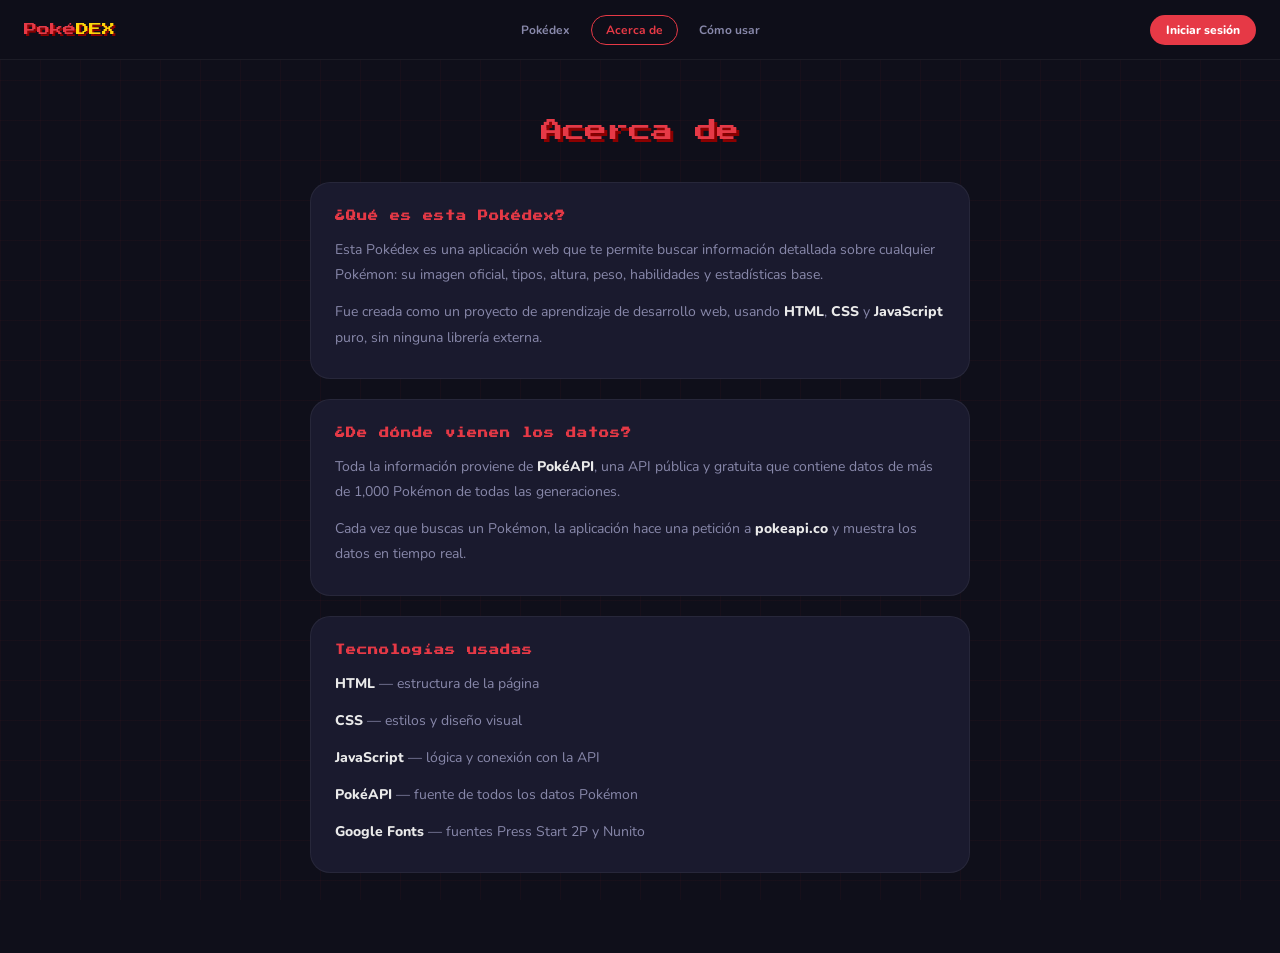
==== commit e52bf6ed: "Centrado" ====
--- a/acerca.html
+++ b/acerca.html
@@ -30,6 +30,8 @@
   <a href="index.html" class="navbar-enlace" onclick="cerrarDrawer()">Pokédex</a>
   <a href="acerca.html" class="navbar-enlace activo" onclick="cerrarDrawer()">Acerca de</a>
   <a href="como-usar.html" class="navbar-enlace" onclick="cerrarDrawer()">Cómo usar</a>
+  <hr style="border:none;border-top:1px solid rgba(255,255,255,0.08);margin:4px 0;">
+  <div id="drawerAuth" style="display:flex;flex-direction:column;gap:8px;padding-top:4px;"></div>
 </div>
 
 <!-- Panel lateral -->
--- a/styles.css
+++ b/styles.css
@@ -51,9 +51,9 @@
   border-bottom: 1px solid rgba(255,255,255,0.06);
   padding: 0 24px;
   height: var(--navbar-h);
-  display: flex;
+  display: grid;
+  grid-template-columns: 1fr auto 1fr;
   align-items: center;
-  justify-content: space-between;
   gap: 12px;
 }
 
@@ -63,14 +63,13 @@
   color: var(--acento);
   text-shadow: 2px 2px 0 #8b0000;
   text-decoration: none;
-  flex-shrink: 0;
+  justify-self: start;
 }
 .navbar-logo span { color: var(--acento2); }
 
 .navbar-enlaces {
   display: flex;
   gap: 6px;
-  flex: 1;
   justify-content: center;
 }
 
@@ -91,8 +90,9 @@
 .navbar-auth {
   display: flex;
   align-items: center;
+  justify-content: flex-end;
   gap: 10px;
-  flex-shrink: 0;
+  justify-self: end;
 }
 
 #userInfo {
@@ -944,12 +944,13 @@
 
 /* ═══ RESPONSIVE — tablet ════════════════════════════════════ */
 @media (max-width: 768px) {
-  .navbar { padding: 0 16px; }
+  .navbar {
+    padding: 0 16px;
+    grid-template-columns: 1fr auto; /* logo | hamburger — no center column needed */
+  }
   .navbar-enlaces { display: none; }
-  .navbar-hamburger { display: flex; }
-  #userInfo { max-width: 80px; }
-  #btnPanel { padding: 7px 10px; font-size: 11px; }
-  #btnAuth  { padding: 7px 12px; }
+  .navbar-auth { display: none; }         /* hidden on mobile — auth via drawer instead */
+  .navbar-hamburger { display: flex; justify-self: end; }
 }
 
 /* ═══ RESPONSIVE — mobile ════════════════════════════════════ */
